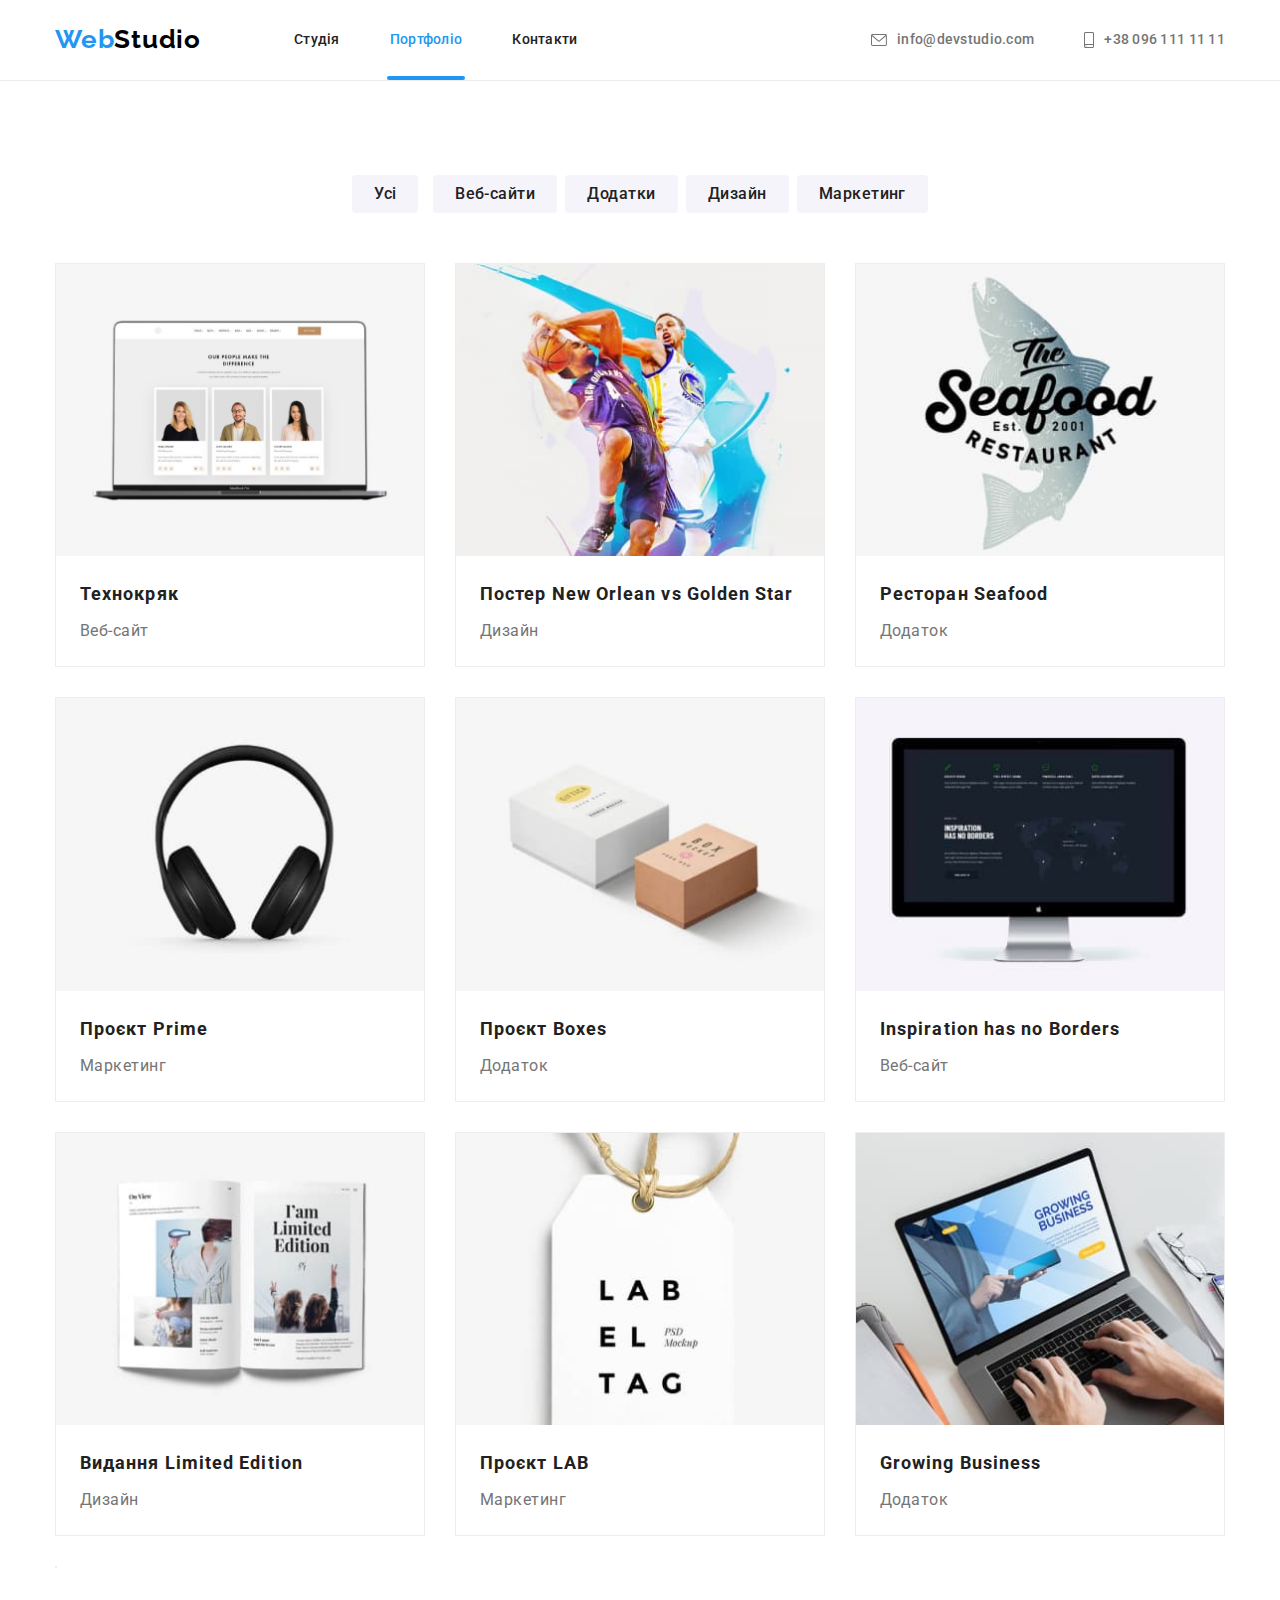
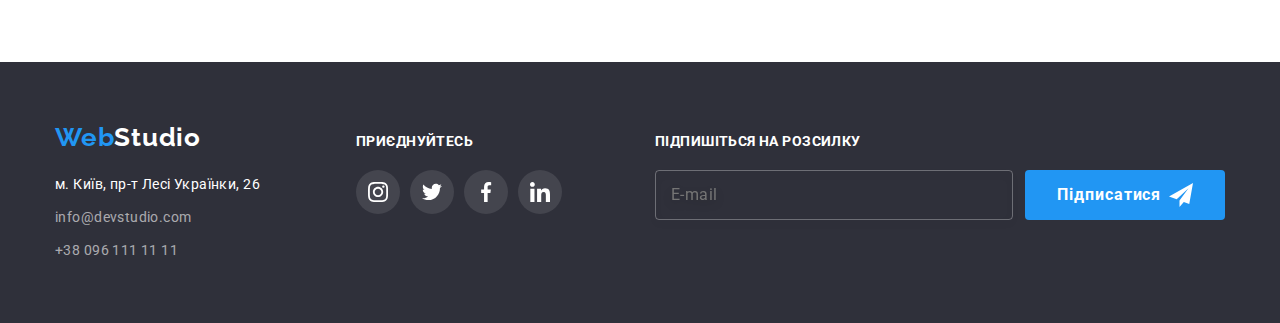
==== portfolio.html @ 86f338bb "sass" ====
<!DOCTYPE html>
<html lang="uk">
<head>
    <meta charset="UTF-8">
    <meta http-equiv="X-UA-Compatible" content="IE=edge">
    <meta name="viewport" content="width=device-width, initial-scale=1.0">
    <link
        href="https://fonts.googleapis.com/css2?family=Montserrat&family=Raleway:wght@700&family=Roboto:wght@400;500;700;900&display=swap"
        rel="stylesheet">
    <link rel="stylesheet" href="https://cdnjs.cloudflare.com/ajax/libs/modern-normalize/1.1.0/modern-normalize.min.css">
    <link rel="stylesheet" href="./css/styles.css">
    <link rel="stylesheet" href="./css/main.min.css">
    <title>Портфоліо</title>
</head>
<body>
    <header>
        <div class="container header">
            <nav class="nav-flex">
                <a href="./index.html" class="logo link">Web<span class="logo1">Studio</span></a>
                <ul class="nav list">
                    <li class="item"><a href="./index.html" class="link">Студія</a></li>
                    <li class="item"><a href="./portfolio.html" class="link current portfolio-current">Портфоліо</a></li>
                    <li class="item"><a href="" class="link">Контакти</a></li>
                </ul>
            </nav>
            <ul class="contacts list">
                <li class="item"><a href="mailto:info@devstudio.com" class="link">
                        <svg class="icon" width="16" height="12">
                            <use href="./images/icon.svg#envelope"></use>
                        </svg>
                        info@devstudio.com</a></li>
                <li class="item"><a href="tel:+380961111111" class="link">
                        <svg class="icon" width="10" height="16">
                            <use href="./images/icon.svg#smartphone"></use>
                        </svg>
                        +38 096 111 11 11</a></li>
            </ul>
        </div>
    </header>
    <main>
        <section class="section">
            <h1 class="visually-hidden">Наші проекти</h1>
        <div class="container">
        <ul class="filter list">
            <li class="item"><button type="button" class="button-project">Усі</button></li>
            <li class="item"><button type="button" class="button-project">Веб-сайти</button></li>
            <li class="item"><button type="button" class="button-project">Додатки</button></li>
            <li class="item"><button type="button" class="button-project">Дизайн</button></li>
            <li class="item"><button type="button" class="button-project">Маркетинг</button></li>
        </ul>

        <ul class="project list">
            <li class="item">
                <a href="" class="project-link link">
                    <div class="card">
                        <img src="./images/project1.jpg" width="370" height="294" alt="Веб-сайт">
                        <p class="overlay">Ресурс пропонує комплексні пропозиції з різним рівнем функціоналу та сервісів. Все це дозволить
                            відвідувачу отримати
                            вичерпні відомості про компанію чи приватну особу.</p>
                    </div>
                    <div class="container2">
                        <h3 class="project-name">Технокряк</h3>
                        <p class="project-descript">Веб-сайт</p>
                    </div>
                </a>
            </li>
            <li class="item">
                <a a href="" class="project-link link">

                    <div class="card">
                        <img src="./images/project2.jpg" width="370" height="294" alt="Веб-сайт">
                        <p class="overlay">Ресурс пропонує комплексні пропозиції з різним рівнем функціоналу та сервісів. Все це дозволить
                            відвідувачу отримати
                            вичерпні відомості про компанію чи приватну особу.</p>
                    </div>
                    <div class="container2">
                        <h3 class="project-name">Постер <span lang="en">New Orlean vs Golden Star</span></h3>
                        <p class="project-descript">Дизайн</p>
                    </div>
                </a>
            </li>
            <li class="item">
                <a href="" class="project-link link">
                    <div class="card">
                        <img src="./images/project3.jpg" width="370" height="294" alt="Веб-сайт">
                        <p class="overlay">Ресурс пропонує комплексні пропозиції з різним рівнем функціоналу та сервісів. Все це дозволить
                            відвідувачу отримати
                            вичерпні відомості про компанію чи приватну особу.</p>
                    </div>
                    <div class="container2">
                        <h3 class="project-name">Ресторан <span lang="en">Seafood</span></h3>
                        <p class="project-descript">Додаток</p>
                    </div>
                </a>
            </li>
            <li class="item">
                <a href="" class="project-link link">
                    <div class="card">
                        <img src="./images/project4.jpg" width="370" height="294" alt="Веб-сайт">
                        <p class="overlay">Ресурс пропонує комплексні пропозиції з різним рівнем функціоналу та сервісів. Все це дозволить
                            відвідувачу отримати
                            вичерпні відомості про компанію чи приватну особу.</p>
                    </div>
                    <div class="container2">
                        <h3 class="project-name">Проєкт <span lang="en">Prime</span></h3>
                        <p class="project-descript">Маркетинг</p>
                    </div>
                </a>
            </li>
            <li class="item">
                <a href="" class="project-link link">
                    <div class="card">
                        <img src="./images/project5.jpg" width="370" height="294" alt="Веб-сайт">
                        <p class="overlay">Ресурс пропонує комплексні пропозиції з різним рівнем функціоналу та сервісів. Все це дозволить
                            відвідувачу отримати
                            вичерпні відомості про компанію чи приватну особу.</p>
                    </div>
                    <div class="container2">
                        <h3 class="project-name">Проєкт <span lang="en">Boxes</span></h3>
                        <p class="project-descript">Додаток</p>
                    </div>
                </a>
            </li>
            <li class="item">
                <a href="" class="project-link link">
                    <div class="card">
                        <img src="./images/project6.jpg" width="370" height="294" alt="Веб-сайт">
                        <p class="overlay">Ресурс пропонує комплексні пропозиції з різним рівнем функціоналу та сервісів. Все це дозволить
                            відвідувачу отримати
                            вичерпні відомості про компанію чи приватну особу.</p>
                    </div>
                    <div class="container2">
                        <h3 class="project-name"><span lang="en">Inspiration has no Borders</span></h3>
                        <p class="project-descript">Веб-сайт</p>
                    </div>
                </a>
            </li>
            <li class="item">
                <a href="" class="project-link link">
                    <div class="card">
                        <img src="./images/project7.jpg" width="370" height="294" alt="Веб-сайт">
                        <p class="overlay">Ресурс пропонує комплексні пропозиції з різним рівнем функціоналу та сервісів. Все це дозволить
                            відвідувачу отримати
                            вичерпні відомості про компанію чи приватну особу.</p>
                    </div>
                    <div class="container2">
                        <h3 class="project-name">Видання <span lang="en">Limited Edition</span></h3>
                        <p class="project-descript">Дизайн</p>
                    </div>
                </a>
            </li>
            <li class="item">
                <a href="" class="project-link link">
                    <div class="card">
                        <img src="./images/project8.jpg" width="370" height="294" alt="Веб-сайт">
                        <p class="overlay">Ресурс пропонує комплексні пропозиції з різним рівнем функціоналу та сервісів. Все це дозволить
                            відвідувачу отримати
                            вичерпні відомості про компанію чи приватну особу.</p>
                    </div>
                    <div class="container2">
                        <h3 class="project-name">Проєкт <span lang="en">LAB</span></h3>
                        <p class="project-descript">Маркетинг</p>
                    </div>
                </a>
            </li>
            <li class="item">
                <a href="" class="project-link link">
                    <div class="card">
                        <img src="./images/project9.jpg" width="370" height="294" alt="Веб-сайт">
                        <p class="overlay">Ресурс пропонує комплексні пропозиції з різним рівнем функціоналу та сервісів. Все це дозволить
                            відвідувачу отримати
                            вичерпні відомості про компанію чи приватну особу.</p>
                    </div>
                    <div class="container2">
                        <h3 class="project-name"><span lang="en">Growing Business</span></h3>
                        <p class="project-descript">Додаток</p>
                    </div>
                </li>
                </a>
        </ul>
    </div>
    </section>
    </main>
    <footer class="footer">
        <div class="container footer-flex">
    
            <div class="adress-container">
                <a href="" class="logo link">Web<span class="logo2">Studio</span></a>
                <address>
                    <p class="adress">м. Київ, пр-т Лесі Українки, 26</p>
                    <ul class="fcontacts list">
                        <li class="fitem"><a href="mailto:info@devstudio.com" class="link">info@devstudio.com</a></li>
                        <li class="fitem"><a href="tel:+380961111111" class="link">+38 096 111 11 11</a></li>
                    </ul>
                </address>
            </div>
    
            <div class="join-container">
                <p class="join">Приєднуйтесь</p>
                <ul class="social-link list">
                    <li class="item">
                        <a href="https://www.instagram.com/" target="_blank" rel="noreferrer noopener"
                            class="fsocial-link link">
                            <svg width="20" height="20">
                                <use href="./images/icon.svg#instagram"></use>
                            </svg>
                        </a>
                    </li>
                    <li class="item">
                        <a href="https://twitter.com/" target="_blank" rel="noreferrer noopener" class="fsocial-link link">
                            <svg width="20" height="20">
                                <use href="./images/icon.svg#twitter"></use>
                            </svg>
                        </a>
                    </li>
                    <li class="item">
                        <a href="https://www.facebook.com/" target="_blank" rel="noreferrer noopener"
                            class="fsocial-link link">
                            <svg width="20" height="20">
                                <use href="./images/icon.svg#facebook"></use>
                            </svg>
                        </a>
                    </li>
                    <li class="item">
                        <a href="https://www.linkedin.com" target="_blank" rel="noreferrer noopener"
                            class="fsocial-link link">
                            <svg width="20" height="20">
                                <use href="./images/icon.svg#linkedin"></use>
                            </svg>
                        </a>
                    </li>
                </ul>
            </div>
            
            <form class="subscribe-form" name="subscribe_form" autocomplete="on">
            
                <div class="div-input">
                    <label class="join" for="email">Підпишіться на розсилку</label>
                    <input class="input-email" type="email" name="email" id="email" placeholder="E-mail" />
                </div>
            
                <button class="button-sign" type="submit">Підписатися
                    <svg width="24" height="24">
                        <use href="./images/icon.svg#send"></use>
                    </svg>
                </button>
            
            </form>
            
        </div>
    </footer>
</body>
</html>
---- css/styles.css ----
.clients-list {
    display: flex;
    justify-content: space-between;
}
.clients {
    display: flex;
    justify-content: center;
    align-items: center;
    width: 170px;
    height: 92px;
    border: 1px solid var(--icon-color);
    border-radius: 4px;
    fill: var(--icon-color);

    transition:
            fill 250ms var(--function),
            border-color 250ms var(--function);
}
.clients:hover,
.clients:focus {
    border-color: var(--hover-color);
    fill: var(--hover-color);
}

.fsocial-link {
    display: flex;
    justify-content: center;
    align-items: center;
    width: 44px;
    height: 44px;
    border-radius: 50%;
    background-color: rgba(255, 255, 255, 0.1);
    fill: #FFFFFF;

    transition: background-color 250ms var(--function);
}
.fsocial-link:hover,
.fsocial-link:focus
{
    background-color: var(--hover-color);
}

.member {
    margin-top: 30px;
    margin-bottom: 10px;

    font-weight: 500;
    font-size: 16px;
    line-height: 1.18;
    text-align: center;
    letter-spacing: 0.03em; 
}
.tasks {
    margin-bottom: 16px;

    color: var(--description-color);
    font-weight: 400;
    font-size: 16px;
    line-height: 1.18;
    text-align: center;
    letter-spacing: 0.03em;
}
.filter {
    display: flex;
    justify-content: center;
    margin-bottom: 50px;
}
.filter .item {
    min-width: 73px;
}
.filter .item+.item {
    margin-left: 8px;
}
.project {
    display: flex;
    flex-wrap: wrap;
}
.project .item {
    width: 370px;
    margin-right: 30px;
    margin-bottom: 30px;
}
.project .item:nth-child(3n) {
    margin-right: 0;
}
.project .item:nth-last-child(-n+3) {
    margin-bottom: 0;
}
.project-name {
    margin-bottom: 4px;
    font-weight: 700;
    font-size: 18px;
    line-height: 2;
    letter-spacing: 0.06em;
}
.project-descript {
    color: var(--description-color);
    font-weight: 400;
    font-size: 16px;
    line-height: 1.87;
    letter-spacing: 0.03em;
}

.project-link {
    display: block;
    border: 1px solid var(--project-border);

    transition: box-shadow 250ms var(--function);
}
.card {
    position: relative;
    overflow: hidden;
}

.project-link:hover,
.project-link:focus {
    box-shadow: 0px 1px 1px rgba(0, 0, 0, 0.12), 0px 4px 4px rgba(0, 0, 0, 0.06), 1px 4px 6px rgba(0, 0, 0, 0.16);


}

.project-link:hover .overlay,
.project-link:focus .overlay {
    transform: translateY(-100%);
}

.overlay {
    position: absolute;
    width: 100%;
    height: 100%;

    transition: transform 250ms var(--function);

    padding: 63px 24px;
    background: rgba(33, 150, 243, 0.9);

    font-weight: 400;
    font-size: 18px;
    line-height: 1.55;
    letter-spacing: 0.03em;
    color: #FFFFFF;
}

.footer {
    padding-top: 60px;
    padding-bottom: 60px;

    background-color: var(--footer-bgc-color);
    font-weight: 400;
    font-size: 14px;
    line-height: 1.71;
    letter-spacing: 0.03em;
}
.footer .logo {
    margin-bottom: 20px;
}
.footer .adress {
    margin-bottom: 9px;

    color: var(--footer-adress-color);
    font-style: normal;
}
.fcontacts .link {
        color: var(--footer-contacts-color);

        transition: color 250ms var(--function);
}

.fitem {
    margin-bottom: 9px;
}
.fitem:last-child {
    margin-bottom: 0;
}
.fcontacts .link:hover, .fcontacts .link:focus {
    color: var(--hover-color);
}
.join {
    
    margin-bottom: 20px;
    font-weight: 700;
    font-size: 14px;
    line-height: 1.14;
    letter-spacing: 0.03em;
    text-transform: uppercase;
    color: #FFFFFF;
}
.footer-flex {
    display: flex;
    align-items: baseline;

}
.adress-container {
    width: 231px;
}
.join-container {
    width: 206px;
    margin-left: 70px;
}

.subscribe-form {
    display: flex;
    margin-left: auto;
    align-items: flex-end;
}

.form-email {
    display: flex;
    flex-direction: column;
}
.div-input {
    display: flex;
    flex-direction: column;
}

.input-email {
    width: 358px;
    height: 50px;
    padding: 15px;
    background-color: rgba(33, 150, 243, 0);

    border: 1px solid rgba(255, 255, 255, 0.3);
    filter: drop-shadow(0px 4px 4px rgba(0, 0, 0, 0.15));
    border-radius: 4px;

    font-weight: 400;
    font-size: 16px;
    line-height: 20px;
    /* display: flex;
    align-items: center; */
    letter-spacing: 0.03em;
    color: rgba(255, 255, 255, 0.6);
}

.backdrop {
    position: fixed;
    top: 0;
    left: 0;
    width: 100%;
    height: 100%;
    background: rgba(0, 0, 0, 0.2);
    opacity: 1;
    transition: opacity 250ms var(--function);
    
}
.backdrop.is-hidden{
    opacity: 0;
    pointer-events: none;
}
.backdrop.is-hidden .modal {
    transform: translate(-50%, -50%) scale(0.8);
}
.modal {
    position: absolute;
    
    top: 50%;
    left: 50%;

    width: 528px;
    height: 581px;
    padding: 40px;

    transform: translate(-50%, -50%) scale(1);

    transition: transform 250ms var(--function);

    background: #ffff;
    filter: drop-shadow(0px 4px 4px rgba(0, 0, 0, 0.25));
}
.button-close{
    display: flex;
    justify-content: center;
    align-items: center;
    position: absolute;
    top: 8px;
    right: 8px;
    padding: 0;
    margin-left: auto;
    width: 30px;
    height: 30px;
    border-radius: 50%;
    border: solid 1px rgba(0, 0, 0, 0.1);
    background-color: #FFFFFF;
    cursor: pointer;
    fill: #000000;
    transition:
            fill 250ms var(--function);
}
.button-close:hover,
.button-close:focus {
    fill: var(--hover-color);
}

.modal-form>p {
    margin-bottom: 12px;

    font-weight: 700;
    font-size: 20px;
    line-height: 1.15;
    text-align: center;
    letter-spacing: 0.03em;

    color: #212121;
}

.item-input {
    position: relative;
    display: flex;
    flex-direction: column;
    margin-bottom: 10px;
}

.item-input:last-child {
    margin-bottom: 20px;
}

.input-label {
    margin-bottom: 4px;

    font-weight: 400;
    font-size: 12px;
    line-height: 1.16;
    letter-spacing: 0.01em;
    color: #757575;
}

.input-modal {
    width: 100%;
    height: 40px;
    padding-left: 42px;
    border: 1px solid rgba(33, 33, 33, 0.2);
    border-radius: 4px;
    outline: none;
    /* cursor: pointer; */
    transition:
            border-color 250ms var(--function);
}
.input-modal+svg {
    transition:
            fill 250ms var(--function);
}

.input-container {
    position: relative;
    
}
.input-modal+svg {
    position: absolute;
    top: 0;
    left: 15px;
    transform: translateY(50%);
}

.input-modal:focus,
.input-modal:hover {
    border-color: var(--hover-color);
}
.input-modal:focus+svg,
.input-modal:hover+svg {
    fill: var(--hover-color);
}

.textarea {
    height: 120px;
    padding: 12px 16px;
    resize: none;

    font-weight: 400;
    font-size: 12px;
    line-height: 1.16;
    letter-spacing: 0.01em;
    color: #757575;
}

.textarea::placeholder {
    font-weight: 400;
    font-size: 12px;
    line-height: 1.16;
    letter-spacing: 0.01em;
    
    color: rgba(117, 117, 117, 0.5);
}

.div-checkbox {
    display: flex;
    justify-content: center;
    margin-bottom: 30px;
}

.checkbox:checked+.checkbox-label .check {
    background-color: var(--hover-color);
    border: none; 
    background-origin: border-box;
    
}

.checkbox-label {
    display: flex;

    
    font-weight: 400;
    font-size: 14px;
    line-height: 1,71;
    letter-spacing: 0.03em;
    color: #757575;
}
.check {
    margin-right: 8px;
    width: 16px;
    height: 15px;
    border: 1px solid #000000;
    border-radius: 2px;
    box-shadow: 0px 4px 4px rgba(0, 0, 0, 0.25);
    
}

.check svg {
    display: block;
}

.agreement-link {
    color: rgba(33, 150, 243, 1);
    text-decoration: underline;
}
---- css/main.min.css ----
:root{--bgc-color: #FFFFFF;--title-color: #212121;--logo-color1: #2196F3;--logo-color2: #000000;--logo-color3: #FFFFFF;--hero-text-color: #FFFFFF;--hero-bgc-color: #C4C4C4;--header-border-color: #ECECEC;--button-text-color: #FFFFFF;--button-bgc-color: #2196F3;--button-active-color: #188CE8;--button-project-bgc: #F5F4FA;--description-color: #757575;--hover-color: #2196F3;--footer-bgc-color: #2F303A;--footer-adress-color: #FFFFFF;--footer-contacts-color: rgba(255, 255, 255, 0.6);--advantage-icon: #F5F4FA;--team-bgc-color: #F5F4FA;--project-border: #EEEEEE;--icon-color: #AFB1B8;--function: cubic-bezier(0.4, 0, 0.2, 1)}.visually-hidden{position:absolute;width:1px;height:1px;margin:-1px;border:0;padding:0;white-space:nowrap;-webkit-clip-path:inset(100%);clip-path:inset(100%);clip:rect(0 0 0 0);overflow:hidden}body{background-color:var(--bgc-color);color:var(--title-color);font-family:"Roboto",sans-serif;font-style:normal}h1,h2,h3,h4,p,ul{margin:0;padding:0}.list{list-style:none}.link{text-decoration:none;font-style:normal;color:inherit}.section{padding-top:94px;padding-bottom:94px}section.no-top-padding{padding-top:0}.container{width:1200px;margin-left:auto;margin-right:auto;padding-left:15px;padding-right:15px}.container2{margin-left:auto;margin-right:auto;padding-left:24px;padding-right:24px;padding-top:20px;padding-bottom:20px}.button-hero{display:inline-block;padding:10px 32px;min-width:216px;border-radius:4px;border:none;background-color:var(--button-bgc-color);color:var(--button-text-color);font-family:inherit;font-weight:700;font-size:16px;line-height:1.88;-webkit-box-align:center;-ms-flex-align:center;align-items:center;text-align:center;letter-spacing:.06em;cursor:pointer}.button-hero:active{background-color:var(--button-active-color)}.button-project{padding-top:6px;padding-bottom:6px;padding-right:22px;padding-left:22px;background-color:var(--button-project-bgc);border-radius:4px;border:none;color:var(--title-color);font-family:inherit;font-weight:500;font-size:16px;line-height:1.62;-webkit-box-align:center;-ms-flex-align:center;align-items:center;text-align:center;letter-spacing:.03em;cursor:pointer;-webkit-transition:color 250ms var(--function),background-color 250ms var(--function),-webkit-box-shadow 250ms var(--function);transition:color 250ms var(--function),background-color 250ms var(--function),-webkit-box-shadow 250ms var(--function);transition:color 250ms var(--function),box-shadow 250ms var(--function),background-color 250ms var(--function);transition:color 250ms var(--function),box-shadow 250ms var(--function),background-color 250ms var(--function),-webkit-box-shadow 250ms var(--function)}.button-project:hover,.button-project:focus{-webkit-box-shadow:0px 3px 1px rgba(0,0,0,.1),0px 1px 2px rgba(0,0,0,.08),0px 2px 2px rgba(0,0,0,.12);box-shadow:0px 3px 1px rgba(0,0,0,.1),0px 1px 2px rgba(0,0,0,.08),0px 2px 2px rgba(0,0,0,.12);color:var(--button-text-color);background-color:var(--hover-color)}.button-send{display:block;margin-left:auto;margin-right:auto;padding:10px;min-width:200px;border-radius:4px;border:none;background-color:var(--button-bgc-color);-webkit-box-shadow:0px 4px 4px rgba(0,0,0,.15);box-shadow:0px 4px 4px rgba(0,0,0,.15);color:var(--button-text-color);font-family:inherit;font-weight:700;font-size:16px;line-height:1.88;-webkit-box-align:center;-ms-flex-align:center;align-items:center;letter-spacing:.06em;cursor:pointer}.button-sign{display:-webkit-inline-box;display:-ms-inline-flexbox;display:inline-flex;-ms-flex-pack:distribute;justify-content:space-around;margin-left:12px;padding:10px 28px;min-width:200px;border-radius:4px;border:none;background-color:var(--button-bgc-color);color:var(--button-text-color);font-family:inherit;font-weight:700;font-size:16px;line-height:1.88;-webkit-box-align:center;-ms-flex-align:center;align-items:center;letter-spacing:.06em;cursor:pointer}.button-sign:active{background-color:var(--button-active-color)}.logo{display:inline-block;color:var(--logo-color1);font-family:"Raleway";font-style:normal;font-weight:700;font-size:26px;line-height:1.2;letter-spacing:.03em}.logo1{color:var(--logo-color2)}.logo2{color:var(--logo-color3)}.social-links{width:206px;margin-left:auto;margin-right:auto;margin-bottom:30px}.social-link{display:-webkit-box;display:-ms-flexbox;display:flex}.social-link .item{border-radius:0;-webkit-box-shadow:none;box-shadow:none}.soc-link{display:-webkit-box;display:-ms-flexbox;display:flex;-webkit-box-pack:center;-ms-flex-pack:center;justify-content:center;-webkit-box-align:center;-ms-flex-align:center;align-items:center;width:44px;height:44px;border-radius:50%;-webkit-box-shadow:none;box-shadow:none;fill:var(--icon-color);-webkit-transition:fill 250ms var(--function),background-color 250ms var(--function);transition:fill 250ms var(--function),background-color 250ms var(--function)}.social-link .item+.item{margin-left:10px}.soc-link:hover,.soc-link:focus{background-color:var(--hover-color);fill:#fff}header{border-bottom:1px solid var(--header-border-color)}.header{display:-webkit-box;display:-ms-flexbox;display:flex}.nav-flex{display:-webkit-box;display:-ms-flexbox;display:flex;-webkit-box-align:center;-ms-flex-align:center;align-items:center}.nav .link,.contacts .link{display:block;padding-top:32px;padding-bottom:32px;color:var(--title-color);font-weight:500;font-size:14px;line-height:1.14;letter-spacing:.02em}.nav{display:-webkit-box;display:-ms-flexbox;display:flex;margin-left:93px}.nav .item+.item{margin-left:50px}.nav a{-webkit-transition:color 250ms var(--function);transition:color 250ms var(--function)}.nav a:hover,.nav a:focus{color:var(--hover-color)}.nav .current{position:relative;color:var(--hover-color)}.nav .current::after{content:"";position:absolute;left:50%;bottom:0;-webkit-transform:translateX(-50%);transform:translateX(-50%);width:48px;height:4px;border-radius:2px;background-color:var(--hover-color)}.nav .portfolio-current::after{width:78px}.contacts{display:-webkit-box;display:-ms-flexbox;display:flex;margin-left:auto}.contacts .item+.item{margin-left:50px}.contacts .link{color:var(--description-color);display:-webkit-box;display:-ms-flexbox;display:flex;-webkit-box-align:center;-ms-flex-align:center;align-items:center}.contacts a{-webkit-transition:color 250ms var(--function);transition:color 250ms var(--function)}.contacts a:hover,.contacts a:focus{color:var(--hover-color)}.icon{margin-right:10px;fill:currentColor}.hero{padding-top:200px;padding-bottom:200px;max-width:1600px;height:600px;margin-left:auto;margin-right:auto;background-color:var(--hero-bgc-color);background-image:-webkit-gradient(linear, left top, right top, from(rgba(47, 48, 58, 0.4)), to(rgba(47, 48, 58, 0.4))),url("../images/bgc.jpg");background-image:linear-gradient(to right, rgba(47, 48, 58, 0.4), rgba(47, 48, 58, 0.4)),url("../images/bgc.jpg");background-repeat:no-repeat;background-position:center;background-size:cover;text-align:center}.hero .h1{margin-bottom:30px;color:var(--hero-text-color);font-weight:900;font-size:44px;line-height:1.36;text-align:center;letter-spacing:.06em;text-transform:uppercase}.advantage{display:-webkit-box;display:-ms-flexbox;display:flex;-webkit-box-pack:justify;-ms-flex-pack:justify;justify-content:space-between}.advantage .item{width:270px}.advantage .h3{margin-bottom:10px;font-weight:700;font-size:14px;line-height:1.14;letter-spacing:.03em;text-transform:uppercase}.icon-advantage{height:120px;margin-bottom:30px;display:-webkit-box;display:-ms-flexbox;display:flex;-webkit-box-pack:center;-ms-flex-pack:center;justify-content:center;-webkit-box-align:center;-ms-flex-align:center;align-items:center;background:var(--advantage-icon)}.description{font-weight:400;font-size:14px;line-height:1.71;letter-spacing:.03em;color:var(--description-color)}.team-section{background-color:var(--team-bgc-color)}.title{margin-bottom:50px;font-weight:700;font-size:36px;line-height:1.16;text-align:center;letter-spacing:.03em}.work{display:-webkit-box;display:-ms-flexbox;display:flex;-webkit-box-pack:justify;-ms-flex-pack:justify;justify-content:space-between}img{display:block;max-width:100%;height:auto}.thumb{position:relative}.label{display:-webkit-box;display:-ms-flexbox;display:flex;-webkit-box-pack:center;-ms-flex-pack:center;justify-content:center;-webkit-box-align:center;-ms-flex-align:center;align-items:center;position:absolute;left:0;bottom:0;width:100%;height:70px;background:rgba(47,48,58,.8);font-weight:700;font-size:14px;line-height:1.14;letter-spacing:.03em;text-transform:uppercase;color:#fff}.team{display:-webkit-box;display:-ms-flexbox;display:flex;-webkit-box-pack:justify;-ms-flex-pack:justify;justify-content:space-between}.team .item{background-color:#fff;-webkit-box-shadow:0px 1px 3px rgba(0,0,0,.12),0px 1px 1px rgba(0,0,0,.14),0px 2px 1px rgba(0,0,0,.2);box-shadow:0px 1px 3px rgba(0,0,0,.12),0px 1px 1px rgba(0,0,0,.14),0px 2px 1px rgba(0,0,0,.2);border-radius:0px 0px 4px 4px}/*# sourceMappingURL=main.min.css.map */
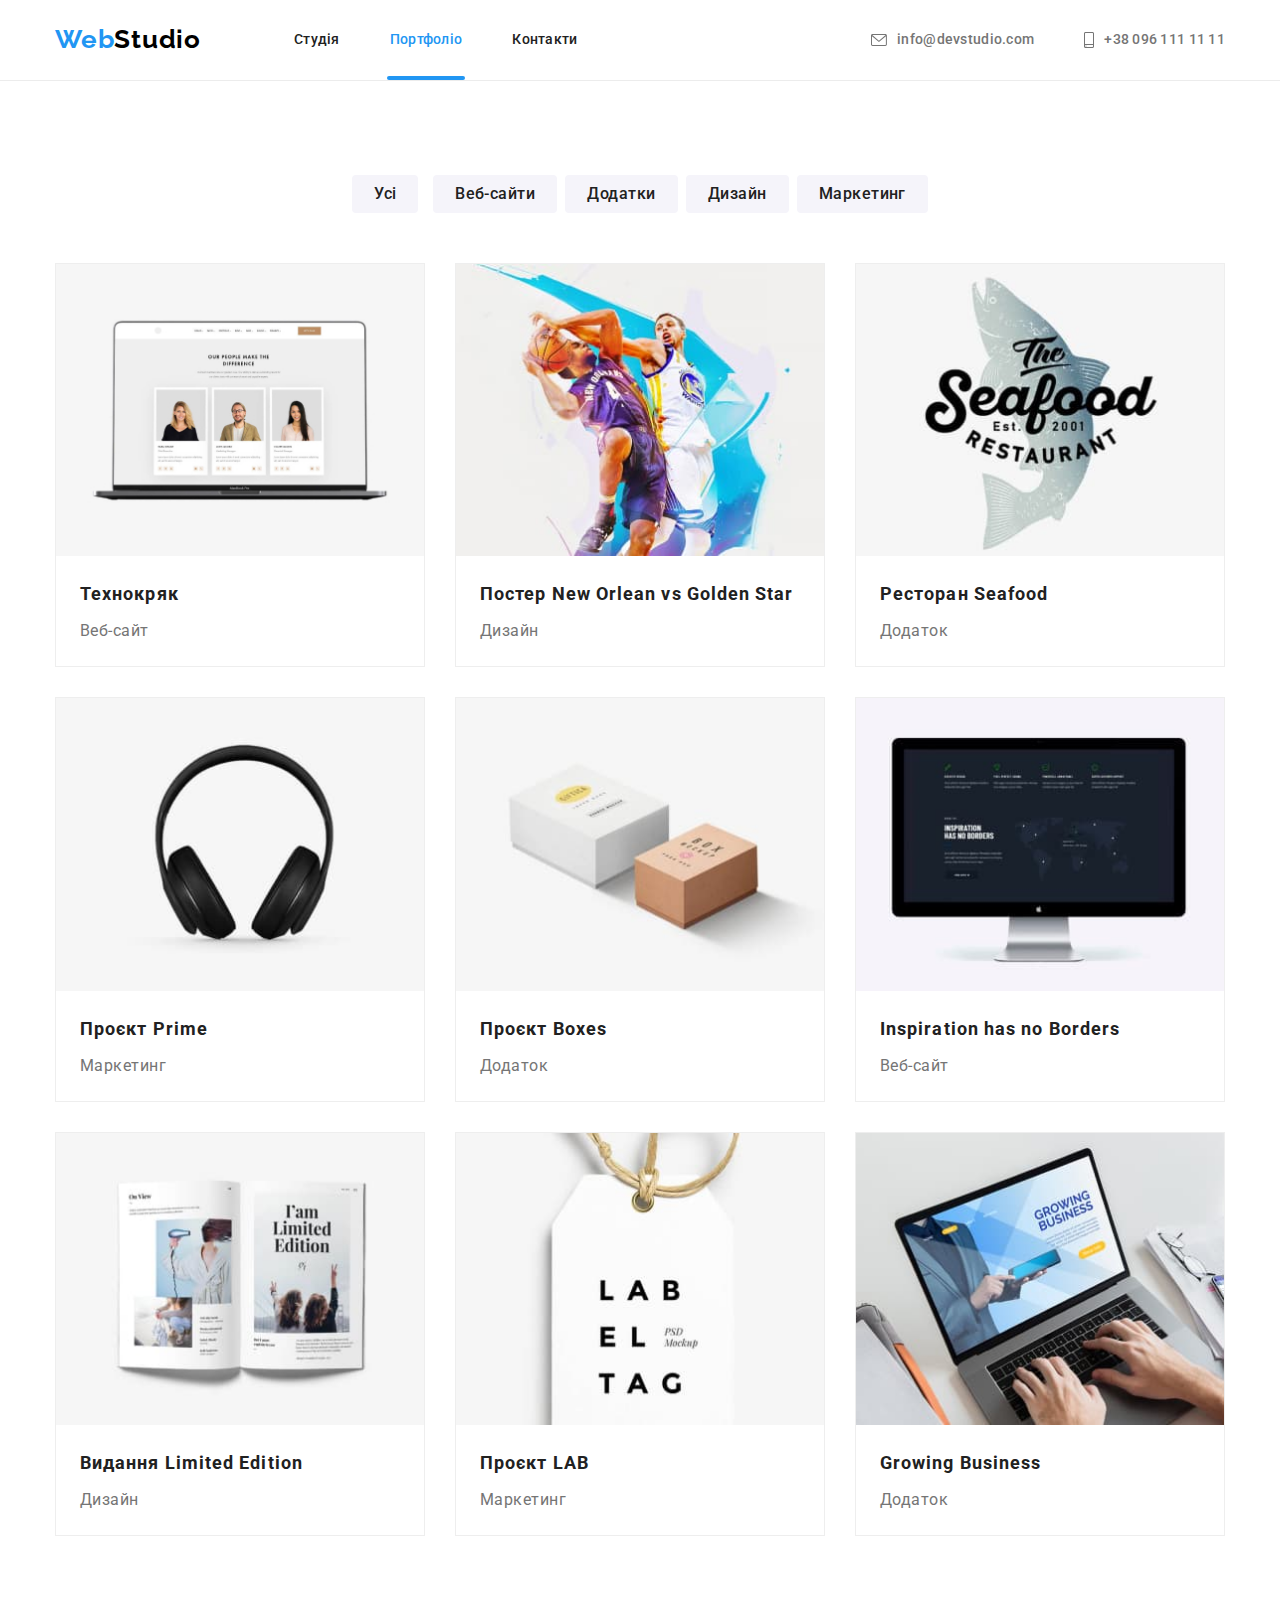
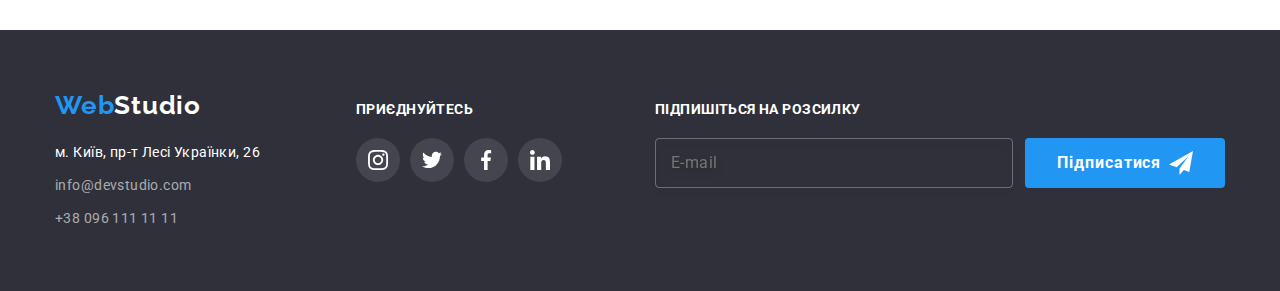
==== commit faca5841: "Update portfolio.html" ====
--- a/portfolio.html
+++ b/portfolio.html
@@ -8,246 +8,268 @@
         href="https://fonts.googleapis.com/css2?family=Montserrat&family=Raleway:wght@700&family=Roboto:wght@400;500;700;900&display=swap"
         rel="stylesheet">
     <link rel="stylesheet" href="https://cdnjs.cloudflare.com/ajax/libs/modern-normalize/1.1.0/modern-normalize.min.css">
-    <link rel="stylesheet" href="./css/styles.css">
     <link rel="stylesheet" href="./css/main.min.css">
     <title>Портфоліо</title>
 </head>
 <body>
-    <header>
-        <div class="container header">
-            <nav class="nav-flex">
+    <header class="header">
+        <div class="page-header container">
+            <nav class="page-header__nav">
+    
                 <a href="./index.html" class="logo link">Web<span class="logo1">Studio</span></a>
-                <ul class="nav list">
-                    <li class="item"><a href="./index.html" class="link">Студія</a></li>
-                    <li class="item"><a href="./portfolio.html" class="link current portfolio-current">Портфоліо</a></li>
-                    <li class="item"><a href="" class="link">Контакти</a></li>
+    
+                <ul class="site-nav list">
+                    <li class="site-nav__item"><a href="./index.html"
+                            class="site-nav__link link">Студія</a></li>
+                    <li class="site-nav__item"><a href="./portfolio.html" class="site-nav__link site-nav__current-portfolio link">Портфоліо</a></li>
+                    <li class="site-nav__item"><a href="" class="site-nav__link link">Контакти</a></li>
                 </ul>
+    
             </nav>
+    
             <ul class="contacts list">
-                <li class="item"><a href="mailto:info@devstudio.com" class="link">
-                        <svg class="icon" width="16" height="12">
+    
+                <li class="contacts__item"><a href="mailto:info@devstudio.com" class="contacts__link link">
+                        <svg class="contacts__icon" width="16" height="12">
                             <use href="./images/icon.svg#envelope"></use>
                         </svg>
-                        info@devstudio.com</a></li>
-                <li class="item"><a href="tel:+380961111111" class="link">
-                        <svg class="icon" width="10" height="16">
+                        info@devstudio.com</a>
+                </li>
+    
+                <li class="contacts__item"><a href="tel:+380961111111" class="contacts__link link">
+                        <svg class="contacts__icon" width="10" height="16">
                             <use href="./images/icon.svg#smartphone"></use>
                         </svg>
-                        +38 096 111 11 11</a></li>
+                        +38 096 111 11 11</a>
+                </li>
             </ul>
+
         </div>
     </header>
+
     <main>
         <section class="section">
             <h1 class="visually-hidden">Наші проекти</h1>
+
         <div class="container">
         <ul class="filter list">
-            <li class="item"><button type="button" class="button-project">Усі</button></li>
-            <li class="item"><button type="button" class="button-project">Веб-сайти</button></li>
-            <li class="item"><button type="button" class="button-project">Додатки</button></li>
-            <li class="item"><button type="button" class="button-project">Дизайн</button></li>
-            <li class="item"><button type="button" class="button-project">Маркетинг</button></li>
+            <li class="filter__item"><button type="button" class="button-project">Усі</button></li>
+            <li class="filter__item"><button type="button" class="button-project">Веб-сайти</button></li>
+            <li class="filter__item"><button type="button" class="button-project">Додатки</button></li>
+            <li class="filter__item"><button type="button" class="button-project">Дизайн</button></li>
+            <li class="filter__item"><button type="button" class="button-project">Маркетинг</button></li>
         </ul>
 
         <ul class="project list">
-            <li class="item">
-                <a href="" class="project-link link">
-                    <div class="card">
-                        <img src="./images/project1.jpg" width="370" height="294" alt="Веб-сайт">
-                        <p class="overlay">Ресурс пропонує комплексні пропозиції з різним рівнем функціоналу та сервісів. Все це дозволить
-                            відвідувачу отримати
-                            вичерпні відомості про компанію чи приватну особу.</p>
-                    </div>
-                    <div class="container2">
-                        <h3 class="project-name">Технокряк</h3>
-                        <p class="project-descript">Веб-сайт</p>
-                    </div>
-                </a>
-            </li>
-            <li class="item">
-                <a a href="" class="project-link link">
-
-                    <div class="card">
-                        <img src="./images/project2.jpg" width="370" height="294" alt="Веб-сайт">
-                        <p class="overlay">Ресурс пропонує комплексні пропозиції з різним рівнем функціоналу та сервісів. Все це дозволить
-                            відвідувачу отримати
-                            вичерпні відомості про компанію чи приватну особу.</p>
-                    </div>
-                    <div class="container2">
-                        <h3 class="project-name">Постер <span lang="en">New Orlean vs Golden Star</span></h3>
-                        <p class="project-descript">Дизайн</p>
-                    </div>
-                </a>
-            </li>
-            <li class="item">
-                <a href="" class="project-link link">
-                    <div class="card">
-                        <img src="./images/project3.jpg" width="370" height="294" alt="Веб-сайт">
-                        <p class="overlay">Ресурс пропонує комплексні пропозиції з різним рівнем функціоналу та сервісів. Все це дозволить
-                            відвідувачу отримати
-                            вичерпні відомості про компанію чи приватну особу.</p>
-                    </div>
-                    <div class="container2">
-                        <h3 class="project-name">Ресторан <span lang="en">Seafood</span></h3>
-                        <p class="project-descript">Додаток</p>
-                    </div>
-                </a>
-            </li>
-            <li class="item">
-                <a href="" class="project-link link">
-                    <div class="card">
-                        <img src="./images/project4.jpg" width="370" height="294" alt="Веб-сайт">
-                        <p class="overlay">Ресурс пропонує комплексні пропозиції з різним рівнем функціоналу та сервісів. Все це дозволить
-                            відвідувачу отримати
-                            вичерпні відомості про компанію чи приватну особу.</p>
-                    </div>
-                    <div class="container2">
-                        <h3 class="project-name">Проєкт <span lang="en">Prime</span></h3>
-                        <p class="project-descript">Маркетинг</p>
-                    </div>
-                </a>
-            </li>
-            <li class="item">
-                <a href="" class="project-link link">
-                    <div class="card">
-                        <img src="./images/project5.jpg" width="370" height="294" alt="Веб-сайт">
-                        <p class="overlay">Ресурс пропонує комплексні пропозиції з різним рівнем функціоналу та сервісів. Все це дозволить
-                            відвідувачу отримати
-                            вичерпні відомості про компанію чи приватну особу.</p>
-                    </div>
-                    <div class="container2">
-                        <h3 class="project-name">Проєкт <span lang="en">Boxes</span></h3>
-                        <p class="project-descript">Додаток</p>
-                    </div>
-                </a>
-            </li>
-            <li class="item">
-                <a href="" class="project-link link">
-                    <div class="card">
-                        <img src="./images/project6.jpg" width="370" height="294" alt="Веб-сайт">
-                        <p class="overlay">Ресурс пропонує комплексні пропозиції з різним рівнем функціоналу та сервісів. Все це дозволить
-                            відвідувачу отримати
-                            вичерпні відомості про компанію чи приватну особу.</p>
-                    </div>
-                    <div class="container2">
-                        <h3 class="project-name"><span lang="en">Inspiration has no Borders</span></h3>
-                        <p class="project-descript">Веб-сайт</p>
-                    </div>
-                </a>
-            </li>
-            <li class="item">
-                <a href="" class="project-link link">
-                    <div class="card">
-                        <img src="./images/project7.jpg" width="370" height="294" alt="Веб-сайт">
-                        <p class="overlay">Ресурс пропонує комплексні пропозиції з різним рівнем функціоналу та сервісів. Все це дозволить
-                            відвідувачу отримати
-                            вичерпні відомості про компанію чи приватну особу.</p>
-                    </div>
-                    <div class="container2">
-                        <h3 class="project-name">Видання <span lang="en">Limited Edition</span></h3>
-                        <p class="project-descript">Дизайн</p>
-                    </div>
-                </a>
-            </li>
-            <li class="item">
-                <a href="" class="project-link link">
-                    <div class="card">
-                        <img src="./images/project8.jpg" width="370" height="294" alt="Веб-сайт">
-                        <p class="overlay">Ресурс пропонує комплексні пропозиції з різним рівнем функціоналу та сервісів. Все це дозволить
-                            відвідувачу отримати
-                            вичерпні відомості про компанію чи приватну особу.</p>
-                    </div>
-                    <div class="container2">
-                        <h3 class="project-name">Проєкт <span lang="en">LAB</span></h3>
-                        <p class="project-descript">Маркетинг</p>
-                    </div>
-                </a>
-            </li>
-            <li class="item">
-                <a href="" class="project-link link">
-                    <div class="card">
-                        <img src="./images/project9.jpg" width="370" height="294" alt="Веб-сайт">
-                        <p class="overlay">Ресурс пропонує комплексні пропозиції з різним рівнем функціоналу та сервісів. Все це дозволить
-                            відвідувачу отримати
-                            вичерпні відомості про компанію чи приватну особу.</p>
-                    </div>
-                    <div class="container2">
-                        <h3 class="project-name"><span lang="en">Growing Business</span></h3>
-                        <p class="project-descript">Додаток</p>
-                    </div>
-                </li>
-                </a>
+            <li class="project__item">
+                <a href="" class="project__link link">
+                    <div class="card">
+                        <img class="img" src="./images/project1.jpg" width="370" height="294" alt="Веб-сайт">
+                        <p class="overlay">Ресурс пропонує комплексні пропозиції з різним рівнем функціоналу та сервісів. Все це дозволить
+                            відвідувачу отримати
+                            вичерпні відомості про компанію чи приватну особу.</p>
+                    </div>
+                    <div class="container2">
+                        <h3 class="project__name">Технокряк</h3>
+                        <p class="project__descript">Веб-сайт</p>
+                    </div>
+                </a>
+            </li>
+            <li class="project__item">
+                <a href="" class="project__link link">
+
+                    <div class="card">
+                        <img  class="img" src="./images/project2.jpg" width="370" height="294" alt="Веб-сайт">
+                        <p class="overlay">Ресурс пропонує комплексні пропозиції з різним рівнем функціоналу та сервісів. Все це дозволить
+                            відвідувачу отримати
+                            вичерпні відомості про компанію чи приватну особу.</p>
+                    </div>
+                    <div class="container2">
+                        <h3 class="project__name">Постер <span lang="en">New Orlean vs Golden Star</span></h3>
+                        <p class="project__descript">Дизайн</p>
+                    </div>
+                </a>
+            </li>
+            <li class="project__item">
+                <a href="" class="project__link link">
+                    <div class="card">
+                        <img class="img" src="./images/project3.jpg" width="370" height="294" alt="Веб-сайт">
+                        <p class="overlay">Ресурс пропонує комплексні пропозиції з різним рівнем функціоналу та сервісів. Все це дозволить
+                            відвідувачу отримати
+                            вичерпні відомості про компанію чи приватну особу.</p>
+                    </div>
+                    <div class="container2">
+                        <h3 class="project__name">Ресторан <span lang="en">Seafood</span></h3>
+                        <p class="project__descript">Додаток</p>
+                    </div>
+                </a>
+            </li>
+            <li class="project__item">
+                <a href="" class="project__link link">
+                    <div class="card">
+                        <img class="img" src="./images/project4.jpg" width="370" height="294" alt="Веб-сайт">
+                        <p class="overlay">Ресурс пропонує комплексні пропозиції з різним рівнем функціоналу та сервісів. Все це дозволить
+                            відвідувачу отримати
+                            вичерпні відомості про компанію чи приватну особу.</p>
+                    </div>
+                    <div class="container2">
+                        <h3 class="project__name">Проєкт <span lang="en">Prime</span></h3>
+                        <p class="project__descript">Маркетинг</p>
+                    </div>
+                </a>
+            </li>
+            <li class="project__item">
+                <a href="" class="project__link link">
+                    <div class="card">
+                        <img class="img" src="./images/project5.jpg" width="370" height="294" alt="Веб-сайт">
+                        <p class="overlay">Ресурс пропонує комплексні пропозиції з різним рівнем функціоналу та сервісів. Все це дозволить
+                            відвідувачу отримати
+                            вичерпні відомості про компанію чи приватну особу.</p>
+                    </div>
+                    <div class="container2">
+                        <h3 class="project__name">Проєкт <span lang="en">Boxes</span></h3>
+                        <p class="project__descript">Додаток</p>
+                    </div>
+                </a>
+            </li>
+            <li class="project__item">
+                <a href="" class="project__link link">
+                    <div class="card">
+                        <img class="img" src="./images/project6.jpg" width="370" height="294" alt="Веб-сайт">
+                        <p class="overlay">Ресурс пропонує комплексні пропозиції з різним рівнем функціоналу та сервісів. Все це дозволить
+                            відвідувачу отримати
+                            вичерпні відомості про компанію чи приватну особу.</p>
+                    </div>
+                    <div class="container2">
+                        <h3 class="project__name"><span lang="en">Inspiration has no Borders</span></h3>
+                        <p class="project__descript">Веб-сайт</p>
+                    </div>
+                </a>
+            </li>
+            <li class="project__item">
+                <a href="" class="project__link link">
+                    <div class="card">
+                        <img class="img" src="./images/project7.jpg" width="370" height="294" alt="Веб-сайт">
+                        <p class="overlay">Ресурс пропонує комплексні пропозиції з різним рівнем функціоналу та сервісів. Все це дозволить
+                            відвідувачу отримати
+                            вичерпні відомості про компанію чи приватну особу.</p>
+                    </div>
+                    <div class="container2">
+                        <h3 class="project__name">Видання <span lang="en">Limited Edition</span></h3>
+                        <p class="project__descript">Дизайн</p>
+                    </div>
+                </a>
+            </li>
+            <li class="project__item">
+                <a href="" class="project__link link">
+                    <div class="card">
+                        <img class="img" src="./images/project8.jpg" width="370" height="294" alt="Веб-сайт">
+                        <p class="overlay">Ресурс пропонує комплексні пропозиції з різним рівнем функціоналу та сервісів. Все це дозволить
+                            відвідувачу отримати
+                            вичерпні відомості про компанію чи приватну особу.</p>
+                    </div>
+                    <div class="container2">
+                        <h3 class="project__name">Проєкт <span lang="en">LAB</span></h3>
+                        <p class="project__descript">Маркетинг</p>
+                    </div>
+                </a>
+            </li>
+            <li class="project__item">
+                <a href="" class="project__link link">
+                    <div class="card">
+                        <img class="img" src="./images/project9.jpg" width="370" height="294" alt="Веб-сайт">
+                        <p class="overlay">Ресурс пропонує комплексні пропозиції з різним рівнем функціоналу та сервісів. Все це дозволить
+                            відвідувачу отримати
+                            вичерпні відомості про компанію чи приватну особу.</p>
+                    </div>
+                    <div class="container2">
+                        <h3 class="project__name"><span lang="en">Growing Business</span></h3>
+                        <p class="project__descript">Додаток</p>
+                    </div>
+                </a>            
+            </li>
+                
         </ul>
     </div>
     </section>
     </main>
+    
     <footer class="footer">
-        <div class="container footer-flex">
-    
-            <div class="adress-container">
-                <a href="" class="logo link">Web<span class="logo2">Studio</span></a>
+    
+        <div class="footer__flex container">
+    
+            <div class="container--address">
+                <a href="" class="logo footer__logo link">Web<span class="logo2">Studio</span></a>
+    
                 <address>
-                    <p class="adress">м. Київ, пр-т Лесі Українки, 26</p>
-                    <ul class="fcontacts list">
-                        <li class="fitem"><a href="mailto:info@devstudio.com" class="link">info@devstudio.com</a></li>
-                        <li class="fitem"><a href="tel:+380961111111" class="link">+38 096 111 11 11</a></li>
+                    <p class="adress__title">м. Київ, пр-т Лесі Українки, 26</p>
+                    <ul class="list">
+                        <li class="adress__item"><a href="mailto:info@devstudio.com"
+                                class="adress__link link">info@devstudio.com</a></li>
+                        <li class="adress__item"><a href="tel:+380961111111" class="adress__link link">+38 096 111 11 11</a>
+                        </li>
                     </ul>
                 </address>
+    
             </div>
     
-            <div class="join-container">
-                <p class="join">Приєднуйтесь</p>
+            <div class="join">
+                <p class="join__label">Приєднуйтесь</p>
+    
                 <ul class="social-link list">
-                    <li class="item">
+                    <li class="social-link__item">
                         <a href="https://www.instagram.com/" target="_blank" rel="noreferrer noopener"
-                            class="fsocial-link link">
+                            class="social-link__link--footer link">
                             <svg width="20" height="20">
                                 <use href="./images/icon.svg#instagram"></use>
                             </svg>
                         </a>
                     </li>
-                    <li class="item">
-                        <a href="https://twitter.com/" target="_blank" rel="noreferrer noopener" class="fsocial-link link">
+                    <li class="social-link__item">
+                        <a href="https://twitter.com/" target="_blank" rel="noreferrer noopener"
+                            class="social-link__link--footer link">
                             <svg width="20" height="20">
                                 <use href="./images/icon.svg#twitter"></use>
                             </svg>
                         </a>
                     </li>
-                    <li class="item">
+                    <li class="social-link__item">
                         <a href="https://www.facebook.com/" target="_blank" rel="noreferrer noopener"
-                            class="fsocial-link link">
+                            class="social-link__link--footer link">
                             <svg width="20" height="20">
                                 <use href="./images/icon.svg#facebook"></use>
                             </svg>
                         </a>
                     </li>
-                    <li class="item">
+                    <li class="social-link__item">
                         <a href="https://www.linkedin.com" target="_blank" rel="noreferrer noopener"
-                            class="fsocial-link link">
+                            class="social-link__link--footer link">
                             <svg width="20" height="20">
                                 <use href="./images/icon.svg#linkedin"></use>
                             </svg>
                         </a>
                     </li>
                 </ul>
+    
             </div>
-            
+    
             <form class="subscribe-form" name="subscribe_form" autocomplete="on">
-            
-                <div class="div-input">
-                    <label class="join" for="email">Підпишіться на розсилку</label>
-                    <input class="input-email" type="email" name="email" id="email" placeholder="E-mail" />
+    
+                <div class="subscribe">
+                    <label class="join__label" for="email">Підпишіться на розсилку</label>
+                    <input class="subscribe__email" type="email" name="email" id="email" placeholder="E-mail">
                 </div>
-            
-                <button class="button-sign" type="submit">Підписатися
+    
+                <button class="button-subscribe" type="submit">Підписатися
                     <svg width="24" height="24">
                         <use href="./images/icon.svg#send"></use>
                     </svg>
                 </button>
-            
+    
             </form>
-            
+    
         </div>
+    
     </footer>
 </body>
 </html>--- a/css/main.min.css
+++ b/css/main.min.css
@@ -1 +1 @@
-:root{--bgc-color: #FFFFFF;--title-color: #212121;--logo-color1: #2196F3;--logo-color2: #000000;--logo-color3: #FFFFFF;--hero-text-color: #FFFFFF;--hero-bgc-color: #C4C4C4;--header-border-color: #ECECEC;--button-text-color: #FFFFFF;--button-bgc-color: #2196F3;--button-active-color: #188CE8;--button-project-bgc: #F5F4FA;--description-color: #757575;--hover-color: #2196F3;--footer-bgc-color: #2F303A;--footer-adress-color: #FFFFFF;--footer-contacts-color: rgba(255, 255, 255, 0.6);--advantage-icon: #F5F4FA;--team-bgc-color: #F5F4FA;--project-border: #EEEEEE;--icon-color: #AFB1B8;--function: cubic-bezier(0.4, 0, 0.2, 1)}.visually-hidden{position:absolute;width:1px;height:1px;margin:-1px;border:0;padding:0;white-space:nowrap;-webkit-clip-path:inset(100%);clip-path:inset(100%);clip:rect(0 0 0 0);overflow:hidden}body{background-color:var(--bgc-color);color:var(--title-color);font-family:"Roboto",sans-serif;font-style:normal}h1,h2,h3,h4,p,ul{margin:0;padding:0}.list{list-style:none}.link{text-decoration:none;font-style:normal;color:inherit}.section{padding-top:94px;padding-bottom:94px}section.no-top-padding{padding-top:0}.container{width:1200px;margin-left:auto;margin-right:auto;padding-left:15px;padding-right:15px}.container2{margin-left:auto;margin-right:auto;padding-left:24px;padding-right:24px;padding-top:20px;padding-bottom:20px}.button-hero{display:inline-block;padding:10px 32px;min-width:216px;border-radius:4px;border:none;background-color:var(--button-bgc-color);color:var(--button-text-color);font-family:inherit;font-weight:700;font-size:16px;line-height:1.88;-webkit-box-align:center;-ms-flex-align:center;align-items:center;text-align:center;letter-spacing:.06em;cursor:pointer}.button-hero:active{background-color:var(--button-active-color)}.button-project{padding-top:6px;padding-bottom:6px;padding-right:22px;padding-left:22px;background-color:var(--button-project-bgc);border-radius:4px;border:none;color:var(--title-color);font-family:inherit;font-weight:500;font-size:16px;line-height:1.62;-webkit-box-align:center;-ms-flex-align:center;align-items:center;text-align:center;letter-spacing:.03em;cursor:pointer;-webkit-transition:color 250ms var(--function),background-color 250ms var(--function),-webkit-box-shadow 250ms var(--function);transition:color 250ms var(--function),background-color 250ms var(--function),-webkit-box-shadow 250ms var(--function);transition:color 250ms var(--function),box-shadow 250ms var(--function),background-color 250ms var(--function);transition:color 250ms var(--function),box-shadow 250ms var(--function),background-color 250ms var(--function),-webkit-box-shadow 250ms var(--function)}.button-project:hover,.button-project:focus{-webkit-box-shadow:0px 3px 1px rgba(0,0,0,.1),0px 1px 2px rgba(0,0,0,.08),0px 2px 2px rgba(0,0,0,.12);box-shadow:0px 3px 1px rgba(0,0,0,.1),0px 1px 2px rgba(0,0,0,.08),0px 2px 2px rgba(0,0,0,.12);color:var(--button-text-color);background-color:var(--hover-color)}.button-send{display:block;margin-left:auto;margin-right:auto;padding:10px;min-width:200px;border-radius:4px;border:none;background-color:var(--button-bgc-color);-webkit-box-shadow:0px 4px 4px rgba(0,0,0,.15);box-shadow:0px 4px 4px rgba(0,0,0,.15);color:var(--button-text-color);font-family:inherit;font-weight:700;font-size:16px;line-height:1.88;-webkit-box-align:center;-ms-flex-align:center;align-items:center;letter-spacing:.06em;cursor:pointer}.button-sign{display:-webkit-inline-box;display:-ms-inline-flexbox;display:inline-flex;-ms-flex-pack:distribute;justify-content:space-around;margin-left:12px;padding:10px 28px;min-width:200px;border-radius:4px;border:none;background-color:var(--button-bgc-color);color:var(--button-text-color);font-family:inherit;font-weight:700;font-size:16px;line-height:1.88;-webkit-box-align:center;-ms-flex-align:center;align-items:center;letter-spacing:.06em;cursor:pointer}.button-sign:active{background-color:var(--button-active-color)}.logo{display:inline-block;color:var(--logo-color1);font-family:"Raleway";font-style:normal;font-weight:700;font-size:26px;line-height:1.2;letter-spacing:.03em}.logo1{color:var(--logo-color2)}.logo2{color:var(--logo-color3)}.social-links{width:206px;margin-left:auto;margin-right:auto;margin-bottom:30px}.social-link{display:-webkit-box;display:-ms-flexbox;display:flex}.social-link .item{border-radius:0;-webkit-box-shadow:none;box-shadow:none}.soc-link{display:-webkit-box;display:-ms-flexbox;display:flex;-webkit-box-pack:center;-ms-flex-pack:center;justify-content:center;-webkit-box-align:center;-ms-flex-align:center;align-items:center;width:44px;height:44px;border-radius:50%;-webkit-box-shadow:none;box-shadow:none;fill:var(--icon-color);-webkit-transition:fill 250ms var(--function),background-color 250ms var(--function);transition:fill 250ms var(--function),background-color 250ms var(--function)}.social-link .item+.item{margin-left:10px}.soc-link:hover,.soc-link:focus{background-color:var(--hover-color);fill:#fff}header{border-bottom:1px solid var(--header-border-color)}.header{display:-webkit-box;display:-ms-flexbox;display:flex}.nav-flex{display:-webkit-box;display:-ms-flexbox;display:flex;-webkit-box-align:center;-ms-flex-align:center;align-items:center}.nav .link,.contacts .link{display:block;padding-top:32px;padding-bottom:32px;color:var(--title-color);font-weight:500;font-size:14px;line-height:1.14;letter-spacing:.02em}.nav{display:-webkit-box;display:-ms-flexbox;display:flex;margin-left:93px}.nav .item+.item{margin-left:50px}.nav a{-webkit-transition:color 250ms var(--function);transition:color 250ms var(--function)}.nav a:hover,.nav a:focus{color:var(--hover-color)}.nav .current{position:relative;color:var(--hover-color)}.nav .current::after{content:"";position:absolute;left:50%;bottom:0;-webkit-transform:translateX(-50%);transform:translateX(-50%);width:48px;height:4px;border-radius:2px;background-color:var(--hover-color)}.nav .portfolio-current::after{width:78px}.contacts{display:-webkit-box;display:-ms-flexbox;display:flex;margin-left:auto}.contacts .item+.item{margin-left:50px}.contacts .link{color:var(--description-color);display:-webkit-box;display:-ms-flexbox;display:flex;-webkit-box-align:center;-ms-flex-align:center;align-items:center}.contacts a{-webkit-transition:color 250ms var(--function);transition:color 250ms var(--function)}.contacts a:hover,.contacts a:focus{color:var(--hover-color)}.icon{margin-right:10px;fill:currentColor}.hero{padding-top:200px;padding-bottom:200px;max-width:1600px;height:600px;margin-left:auto;margin-right:auto;background-color:var(--hero-bgc-color);background-image:-webkit-gradient(linear, left top, right top, from(rgba(47, 48, 58, 0.4)), to(rgba(47, 48, 58, 0.4))),url("../images/bgc.jpg");background-image:linear-gradient(to right, rgba(47, 48, 58, 0.4), rgba(47, 48, 58, 0.4)),url("../images/bgc.jpg");background-repeat:no-repeat;background-position:center;background-size:cover;text-align:center}.hero .h1{margin-bottom:30px;color:var(--hero-text-color);font-weight:900;font-size:44px;line-height:1.36;text-align:center;letter-spacing:.06em;text-transform:uppercase}.advantage{display:-webkit-box;display:-ms-flexbox;display:flex;-webkit-box-pack:justify;-ms-flex-pack:justify;justify-content:space-between}.advantage .item{width:270px}.advantage .h3{margin-bottom:10px;font-weight:700;font-size:14px;line-height:1.14;letter-spacing:.03em;text-transform:uppercase}.icon-advantage{height:120px;margin-bottom:30px;display:-webkit-box;display:-ms-flexbox;display:flex;-webkit-box-pack:center;-ms-flex-pack:center;justify-content:center;-webkit-box-align:center;-ms-flex-align:center;align-items:center;background:var(--advantage-icon)}.description{font-weight:400;font-size:14px;line-height:1.71;letter-spacing:.03em;color:var(--description-color)}.team-section{background-color:var(--team-bgc-color)}.title{margin-bottom:50px;font-weight:700;font-size:36px;line-height:1.16;text-align:center;letter-spacing:.03em}.work{display:-webkit-box;display:-ms-flexbox;display:flex;-webkit-box-pack:justify;-ms-flex-pack:justify;justify-content:space-between}img{display:block;max-width:100%;height:auto}.thumb{position:relative}.label{display:-webkit-box;display:-ms-flexbox;display:flex;-webkit-box-pack:center;-ms-flex-pack:center;justify-content:center;-webkit-box-align:center;-ms-flex-align:center;align-items:center;position:absolute;left:0;bottom:0;width:100%;height:70px;background:rgba(47,48,58,.8);font-weight:700;font-size:14px;line-height:1.14;letter-spacing:.03em;text-transform:uppercase;color:#fff}.team{display:-webkit-box;display:-ms-flexbox;display:flex;-webkit-box-pack:justify;-ms-flex-pack:justify;justify-content:space-between}.team .item{background-color:#fff;-webkit-box-shadow:0px 1px 3px rgba(0,0,0,.12),0px 1px 1px rgba(0,0,0,.14),0px 2px 1px rgba(0,0,0,.2);box-shadow:0px 1px 3px rgba(0,0,0,.12),0px 1px 1px rgba(0,0,0,.14),0px 2px 1px rgba(0,0,0,.2);border-radius:0px 0px 4px 4px}/*# sourceMappingURL=main.min.css.map */+:root{--bgc-color: #FFFFFF;--title-color: #212121;--logo-color1: #2196F3;--logo-color2: #000000;--logo-color3: #FFFFFF;--hero-text-color: #FFFFFF;--hero-bgc-color: #C4C4C4;--header-border-color: #ECECEC;--button-text-color: #FFFFFF;--button-bgc-color: #2196F3;--button-active-color: #188CE8;--button-project-bgc: #F5F4FA;--description-color: #757575;--hover-color: #2196F3;--footer-bgc-color: #2F303A;--footer-adress-color: #FFFFFF;--footer-contacts-color: rgba(255, 255, 255, 0.6);--advantage-icon: #F5F4FA;--team-bgc-color: #F5F4FA;--project-border: #EEEEEE;--icon-color: #AFB1B8;--function: cubic-bezier(0.4, 0, 0.2, 1)}.visually-hidden{position:absolute;width:1px;height:1px;margin:-1px;border:0;padding:0;white-space:nowrap;-webkit-clip-path:inset(100%);clip-path:inset(100%);clip:rect(0 0 0 0);overflow:hidden}body{background-color:var(--bgc-color);color:var(--title-color);font-family:"Roboto",sans-serif;font-style:normal}h1,h2,h3,h4,p,ul{margin:0;padding:0}.list{list-style:none}a,.link{text-decoration:none;font-style:normal;color:inherit}.section{padding-top:94px;padding-bottom:94px}.section--works{padding-top:0}.section--team{background-color:var(--team-bgc-color)}.title{margin-bottom:50px;font-weight:700;font-size:36px;line-height:1.16;text-align:center;letter-spacing:.03em}.img{display:block;max-width:100%;height:auto}.container{width:1200px;margin-left:auto;margin-right:auto;padding-left:15px;padding-right:15px}.container--address{width:231px}.container2{margin-left:auto;margin-right:auto;padding-left:24px;padding-right:24px;padding-top:20px;padding-bottom:20px}.button-hero{display:inline-block;padding:10px 32px;min-width:216px;border-radius:4px;border:none;background-color:var(--button-bgc-color);color:var(--button-text-color);font-family:inherit;font-weight:700;font-size:16px;line-height:1.88;-webkit-box-align:center;-ms-flex-align:center;align-items:center;text-align:center;letter-spacing:.06em;cursor:pointer}.button-hero:active{background-color:var(--button-active-color)}.button-project{padding-top:6px;padding-bottom:6px;padding-right:22px;padding-left:22px;background-color:var(--button-project-bgc);border-radius:4px;border:none;color:var(--title-color);font-family:inherit;font-weight:500;font-size:16px;line-height:1.62;-webkit-box-align:center;-ms-flex-align:center;align-items:center;text-align:center;letter-spacing:.03em;cursor:pointer;-webkit-transition:color 250ms var(--function),background-color 250ms var(--function),-webkit-box-shadow 250ms var(--function);transition:color 250ms var(--function),background-color 250ms var(--function),-webkit-box-shadow 250ms var(--function);transition:color 250ms var(--function),box-shadow 250ms var(--function),background-color 250ms var(--function);transition:color 250ms var(--function),box-shadow 250ms var(--function),background-color 250ms var(--function),-webkit-box-shadow 250ms var(--function)}.button-project:hover,.button-project:focus{-webkit-box-shadow:0px 3px 1px rgba(0,0,0,.1),0px 1px 2px rgba(0,0,0,.08),0px 2px 2px rgba(0,0,0,.12);box-shadow:0px 3px 1px rgba(0,0,0,.1),0px 1px 2px rgba(0,0,0,.08),0px 2px 2px rgba(0,0,0,.12);color:var(--button-text-color);background-color:var(--hover-color)}.button-send{display:block;margin-left:auto;margin-right:auto;padding:10px;min-width:200px;border-radius:4px;border:none;background-color:var(--button-bgc-color);-webkit-box-shadow:0px 4px 4px rgba(0,0,0,.15);box-shadow:0px 4px 4px rgba(0,0,0,.15);color:var(--button-text-color);font-family:inherit;font-weight:700;font-size:16px;line-height:1.88;-webkit-box-align:center;-ms-flex-align:center;align-items:center;letter-spacing:.06em;cursor:pointer}.button-subscribe{display:-webkit-inline-box;display:-ms-inline-flexbox;display:inline-flex;-ms-flex-pack:distribute;justify-content:space-around;margin-left:12px;padding:10px 28px;min-width:200px;border-radius:4px;border:none;background-color:var(--button-bgc-color);color:var(--button-text-color);font-family:inherit;font-weight:700;font-size:16px;line-height:1.88;-webkit-box-align:center;-ms-flex-align:center;align-items:center;letter-spacing:.06em;cursor:pointer}.button-subscribe:active{background-color:var(--button-active-color)}.logo{display:inline-block;color:var(--logo-color1);font-family:"Raleway";font-style:normal;font-weight:700;font-size:26px;line-height:1.2;letter-spacing:.03em}.logo1{color:var(--logo-color2)}.logo2{color:var(--logo-color3)}.header{border-bottom:1px solid var(--header-border-color)}.page-header{display:-webkit-box;display:-ms-flexbox;display:flex}.page-header__nav{display:-webkit-box;display:-ms-flexbox;display:flex;-webkit-box-align:center;-ms-flex-align:center;align-items:center}.site-nav__link,.contacts__link{display:block;padding-top:32px;padding-bottom:32px;color:var(--title-color);font-weight:500;font-size:14px;line-height:1.14;letter-spacing:.02em}.site-nav{display:-webkit-box;display:-ms-flexbox;display:flex;margin-left:93px}.site-nav__item:not(:last-child){margin-right:50px}.site-nav__link{-webkit-transition:color 250ms var(--function);transition:color 250ms var(--function)}.site-nav__link:hover,.site-nav__link:focus{color:var(--hover-color)}.site-nav__current-portfolio,.site-nav__current-header{position:relative;color:var(--hover-color)}.site-nav__current-portfolio::after,.site-nav__current-header::after{content:"";position:absolute;left:50%;bottom:0;-webkit-transform:translateX(-50%);transform:translateX(-50%);height:4px;border-radius:2px;background-color:var(--hover-color)}.site-nav__current-header::after{width:48px}.site-nav__current-portfolio::after{width:78px}.contacts{display:-webkit-box;display:-ms-flexbox;display:flex;margin-left:auto}.contacts__item:not(:last-child){margin-right:50px}.contacts__link{display:-webkit-box;display:-ms-flexbox;display:flex;-webkit-box-align:center;-ms-flex-align:center;align-items:center;color:var(--description-color);-webkit-transition:color 250ms var(--function);transition:color 250ms var(--function)}.contacts__link:hover,.contacts__link:focus{color:var(--hover-color)}.contacts__icon{margin-right:10px;fill:currentColor}.hero{padding-top:200px;padding-bottom:200px;max-width:1600px;height:600px;margin-left:auto;margin-right:auto;background-color:var(--hero-bgc-color);background-image:-webkit-gradient(linear, left top, right top, from(rgba(47, 48, 58, 0.4)), to(rgba(47, 48, 58, 0.4))),url("../images/bgc.jpg");background-image:linear-gradient(to right, rgba(47, 48, 58, 0.4), rgba(47, 48, 58, 0.4)),url("../images/bgc.jpg");background-repeat:no-repeat;background-position:center;background-size:cover;text-align:center}.hero-title{margin-bottom:30px;color:var(--hero-text-color);font-weight:900;font-size:44px;line-height:1.36;text-align:center;letter-spacing:.06em;text-transform:uppercase}.advantage{display:-webkit-box;display:-ms-flexbox;display:flex;-webkit-box-pack:justify;-ms-flex-pack:justify;justify-content:space-between}.advantage__item{width:270px}.advantage__title{margin-bottom:10px;font-weight:700;font-size:14px;line-height:1.14;letter-spacing:.03em;text-transform:uppercase}.advantage__icon{height:120px;margin-bottom:30px;display:-webkit-box;display:-ms-flexbox;display:flex;-webkit-box-pack:center;-ms-flex-pack:center;justify-content:center;-webkit-box-align:center;-ms-flex-align:center;align-items:center;background:var(--advantage-icon)}.advantage__description{font-weight:400;font-size:14px;line-height:1.71;letter-spacing:.03em;color:var(--description-color)}.works{display:-webkit-box;display:-ms-flexbox;display:flex;-webkit-box-pack:justify;-ms-flex-pack:justify;justify-content:space-between}.works__thumb{position:relative}.works__label{display:-webkit-box;display:-ms-flexbox;display:flex;-webkit-box-pack:center;-ms-flex-pack:center;justify-content:center;-webkit-box-align:center;-ms-flex-align:center;align-items:center;position:absolute;left:0;bottom:0;width:100%;height:70px;background:rgba(47,48,58,.8);font-weight:700;font-size:14px;line-height:1.14;letter-spacing:.03em;text-transform:uppercase;color:#fff}.team{display:-webkit-box;display:-ms-flexbox;display:flex;-webkit-box-pack:justify;-ms-flex-pack:justify;justify-content:space-between}.team__item{background-color:#fff;-webkit-box-shadow:0px 1px 3px rgba(0,0,0,.12),0px 1px 1px rgba(0,0,0,.14),0px 2px 1px rgba(0,0,0,.2);box-shadow:0px 1px 3px rgba(0,0,0,.12),0px 1px 1px rgba(0,0,0,.14),0px 2px 1px rgba(0,0,0,.2);border-radius:0px 0px 4px 4px}.team__member{margin-top:30px;margin-bottom:10px;font-weight:500;font-size:16px;line-height:1.18;text-align:center;letter-spacing:.03em}.team__tasks{margin-bottom:16px;color:var(--description-color);font-weight:400;font-size:16px;line-height:1.18;text-align:center;letter-spacing:.03em}.social{width:206px;margin-left:auto;margin-right:auto;margin-bottom:30px}.social-link{display:-webkit-box;display:-ms-flexbox;display:flex}.social-link__item{border-radius:0;-webkit-box-shadow:none;box-shadow:none}.social-link__item:not(:last-child){margin-right:10px}.social-link__link,.social-link__link--footer{display:-webkit-box;display:-ms-flexbox;display:flex;-webkit-box-pack:center;-ms-flex-pack:center;justify-content:center;-webkit-box-align:center;-ms-flex-align:center;align-items:center;width:44px;height:44px;border-radius:50%;-webkit-box-shadow:none;box-shadow:none;fill:var(--icon-color);-webkit-transition:fill 250ms var(--function),background-color 250ms var(--function);transition:fill 250ms var(--function),background-color 250ms var(--function)}.social-link__link:hover,.social-link__link--footer:hover,.social-link__link:focus,.social-link__link--footer:focus{background-color:var(--hover-color);fill:#fff}.social-link__link--footer{background-color:rgba(255,255,255,.1);fill:#fff}.social-link__link--footer:hover,.social-link__link--footer:focus{background-color:var(--hover-color)}.clients-list{display:-webkit-box;display:-ms-flexbox;display:flex;-webkit-box-pack:justify;-ms-flex-pack:justify;justify-content:space-between}.clients-list__link{display:-webkit-box;display:-ms-flexbox;display:flex;-webkit-box-pack:center;-ms-flex-pack:center;justify-content:center;-webkit-box-align:center;-ms-flex-align:center;align-items:center;width:170px;height:92px;border:1px solid var(--icon-color);border-radius:4px;fill:var(--icon-color);-webkit-transition:fill 250ms var(--function),border-color 250ms var(--function);transition:fill 250ms var(--function),border-color 250ms var(--function)}.clients-list__link:hover,.clients-list__link:focus{border-color:var(--hover-color);fill:var(--hover-color)}.footer{padding-top:60px;padding-bottom:60px;background-color:var(--footer-bgc-color);font-weight:400;font-size:14px;line-height:1.71;letter-spacing:.03em}.footer__flex{display:-webkit-box;display:-ms-flexbox;display:flex;-webkit-box-align:baseline;-ms-flex-align:baseline;align-items:baseline}.footer__logo{margin-bottom:20px}.adress__title{margin-bottom:9px;color:var(--footer-adress-color);font-style:normal}.adress__link{color:var(--footer-contacts-color);-webkit-transition:color 250ms var(--function);transition:color 250ms var(--function)}.adress__link:hover,.adress__link:focus{color:var(--hover-color)}.adress__item{margin-bottom:9px}.adress__item:last-child{margin-bottom:0}.join{width:206px;margin-left:70px}.join__label{margin-bottom:20px;font-weight:700;font-size:14px;line-height:1.14;letter-spacing:.03em;text-transform:uppercase;color:#fff}.subscribe-form{display:-webkit-box;display:-ms-flexbox;display:flex;margin-left:auto;-webkit-box-align:end;-ms-flex-align:end;align-items:flex-end}.form-email{display:-webkit-box;display:-ms-flexbox;display:flex;-webkit-box-orient:vertical;-webkit-box-direction:normal;-ms-flex-direction:column;flex-direction:column}.subscribe{display:-webkit-box;display:-ms-flexbox;display:flex;-webkit-box-orient:vertical;-webkit-box-direction:normal;-ms-flex-direction:column;flex-direction:column}.subscribe__email{width:358px;height:50px;padding:15px;background-color:rgba(33,150,243,0);border:1px solid rgba(255,255,255,.3);-webkit-filter:drop-shadow(0px 4px 4px rgba(0, 0, 0, 0.15));filter:drop-shadow(0px 4px 4px rgba(0, 0, 0, 0.15));border-radius:4px;font-weight:400;font-size:16px;line-height:20px;letter-spacing:.03em;color:rgba(255,255,255,.6)}.filter{display:-webkit-box;display:-ms-flexbox;display:flex;-webkit-box-pack:center;-ms-flex-pack:center;justify-content:center;margin-bottom:50px}.filter__item{min-width:73px}.filter__item:not(:last-child){margin-right:8px}.project{display:-webkit-box;display:-ms-flexbox;display:flex;-ms-flex-wrap:wrap;flex-wrap:wrap}.project__item{width:370px;margin-right:30px;margin-bottom:30px}.project__item:nth-child(3n){margin-right:0}.project__item:nth-last-child(-n+3){margin-bottom:0}.project__name{margin-bottom:4px;font-weight:700;font-size:18px;line-height:2;letter-spacing:.06em}.project__descript{color:var(--description-color);font-weight:400;font-size:16px;line-height:1.87;letter-spacing:.03em}.project__link{display:block;border:1px solid var(--project-border);-webkit-transition:-webkit-box-shadow 250ms var(--function);transition:-webkit-box-shadow 250ms var(--function);transition:box-shadow 250ms var(--function);transition:box-shadow 250ms var(--function), -webkit-box-shadow 250ms var(--function)}.project__link:hover,.project__link:focus{-webkit-box-shadow:0px 1px 1px rgba(0,0,0,.12),0px 4px 4px rgba(0,0,0,.06),1px 4px 6px rgba(0,0,0,.16);box-shadow:0px 1px 1px rgba(0,0,0,.12),0px 4px 4px rgba(0,0,0,.06),1px 4px 6px rgba(0,0,0,.16)}.project__link:hover .overlay,.project__link:focus .overlay{-webkit-transform:translateY(-100%);transform:translateY(-100%)}.card{position:relative;overflow:hidden}.overlay{position:absolute;width:100%;height:100%;-webkit-transition:-webkit-transform 250ms var(--function);transition:-webkit-transform 250ms var(--function);transition:transform 250ms var(--function);transition:transform 250ms var(--function), -webkit-transform 250ms var(--function);padding:63px 24px;background:rgba(33,150,243,.9);font-weight:400;font-size:18px;line-height:1.55;letter-spacing:.03em;color:#fff}.backdrop{position:fixed;top:0;left:0;width:100%;height:100%;background:rgba(0,0,0,.2);opacity:1;-webkit-transition:opacity 250ms var(--function);transition:opacity 250ms var(--function)}.backdrop.is-hidden{opacity:0;pointer-events:none}.backdrop.is-hidden .modal{-webkit-transform:translate(-50%, -50%) scale(0.8);transform:translate(-50%, -50%) scale(0.8)}.checkbox{display:-webkit-box;display:-ms-flexbox;display:flex;-webkit-box-pack:center;-ms-flex-pack:center;justify-content:center;margin-bottom:30px}.checkbox__input:checked+.checkbox__label .checkbox__icon{background-color:var(--hover-color);border:none;background-origin:border-box}.checkbox__label{display:-webkit-box;display:-ms-flexbox;display:flex;font-weight:400;font-size:14px;line-height:1,71;letter-spacing:.03em;color:#757575}.checkbox__icon{display:block;margin-right:8px;width:16px;height:15px;border:1px solid #000;border-radius:2px;-webkit-box-shadow:0px 4px 4px rgba(0,0,0,.25);box-shadow:0px 4px 4px rgba(0,0,0,.25)}.agreement-link{color:#2196f3;text-decoration:underline}.button-close{display:-webkit-box;display:-ms-flexbox;display:flex;-webkit-box-pack:center;-ms-flex-pack:center;justify-content:center;-webkit-box-align:center;-ms-flex-align:center;align-items:center;position:absolute;top:8px;right:8px;padding:0;margin-left:auto;width:30px;height:30px;border-radius:50%;border:solid 1px rgba(0,0,0,.1);background-color:#fff;cursor:pointer;fill:#000;-webkit-transition:fill 250ms var(--function);transition:fill 250ms var(--function)}.button-close:hover,.button-close:focus{fill:var(--hover-color)}.modal{position:absolute;top:50%;left:50%;width:528px;height:581px;padding:40px;-webkit-transform:translate(-50%, -50%) scale(1);transform:translate(-50%, -50%) scale(1);-webkit-transition:-webkit-transform 250ms var(--function);transition:-webkit-transform 250ms var(--function);transition:transform 250ms var(--function);transition:transform 250ms var(--function), -webkit-transform 250ms var(--function);background:#fff;-webkit-filter:drop-shadow(0px 4px 4px rgba(0, 0, 0, 0.25));filter:drop-shadow(0px 4px 4px rgba(0, 0, 0, 0.25))}.modal-form__title{margin-bottom:12px;font-weight:700;font-size:20px;line-height:1.15;text-align:center;letter-spacing:.03em;color:#212121}.input__item{position:relative;display:-webkit-box;display:-ms-flexbox;display:flex;-webkit-box-orient:vertical;-webkit-box-direction:normal;-ms-flex-direction:column;flex-direction:column;margin-bottom:10px}.input__item:last-child{margin-bottom:20px}.input__container{position:relative}.input__label{margin-bottom:4px;font-weight:400;font-size:12px;line-height:1.16;letter-spacing:.01em;color:#757575}.input__modal{width:100%;height:40px;padding-left:42px;border:1px solid rgba(33,33,33,.2);border-radius:4px;outline:none;-webkit-transition:border-color 250ms var(--function);transition:border-color 250ms var(--function)}.input__modal:focus,.input__modal:hover{border-color:var(--hover-color)}.input__modal:focus,.input__modal:hover+.input__icon{fill:var(--hover-color)}.input__icon{position:absolute;top:0;left:15px;-webkit-transform:translateY(50%);transform:translateY(50%);-webkit-transition:fill 250ms var(--function);transition:fill 250ms var(--function)}.input__icon:focus,.input__icon:hover{fill:var(--hover-color)}.input__textarea{height:120px;padding:12px 16px;resize:none;font-weight:400;font-size:12px;line-height:1.16;letter-spacing:.01em;color:#757575}.input__textarea::-webkit-input-placeholder{font-weight:400;font-size:12px;line-height:1.16;letter-spacing:.01em;color:rgba(117,117,117,.5)}.input__textarea::-moz-placeholder{font-weight:400;font-size:12px;line-height:1.16;letter-spacing:.01em;color:rgba(117,117,117,.5)}.input__textarea:-ms-input-placeholder{font-weight:400;font-size:12px;line-height:1.16;letter-spacing:.01em;color:rgba(117,117,117,.5)}.input__textarea::-ms-input-placeholder{font-weight:400;font-size:12px;line-height:1.16;letter-spacing:.01em;color:rgba(117,117,117,.5)}.input__textarea::placeholder{font-weight:400;font-size:12px;line-height:1.16;letter-spacing:.01em;color:rgba(117,117,117,.5)}/*# sourceMappingURL=main.min.css.map */